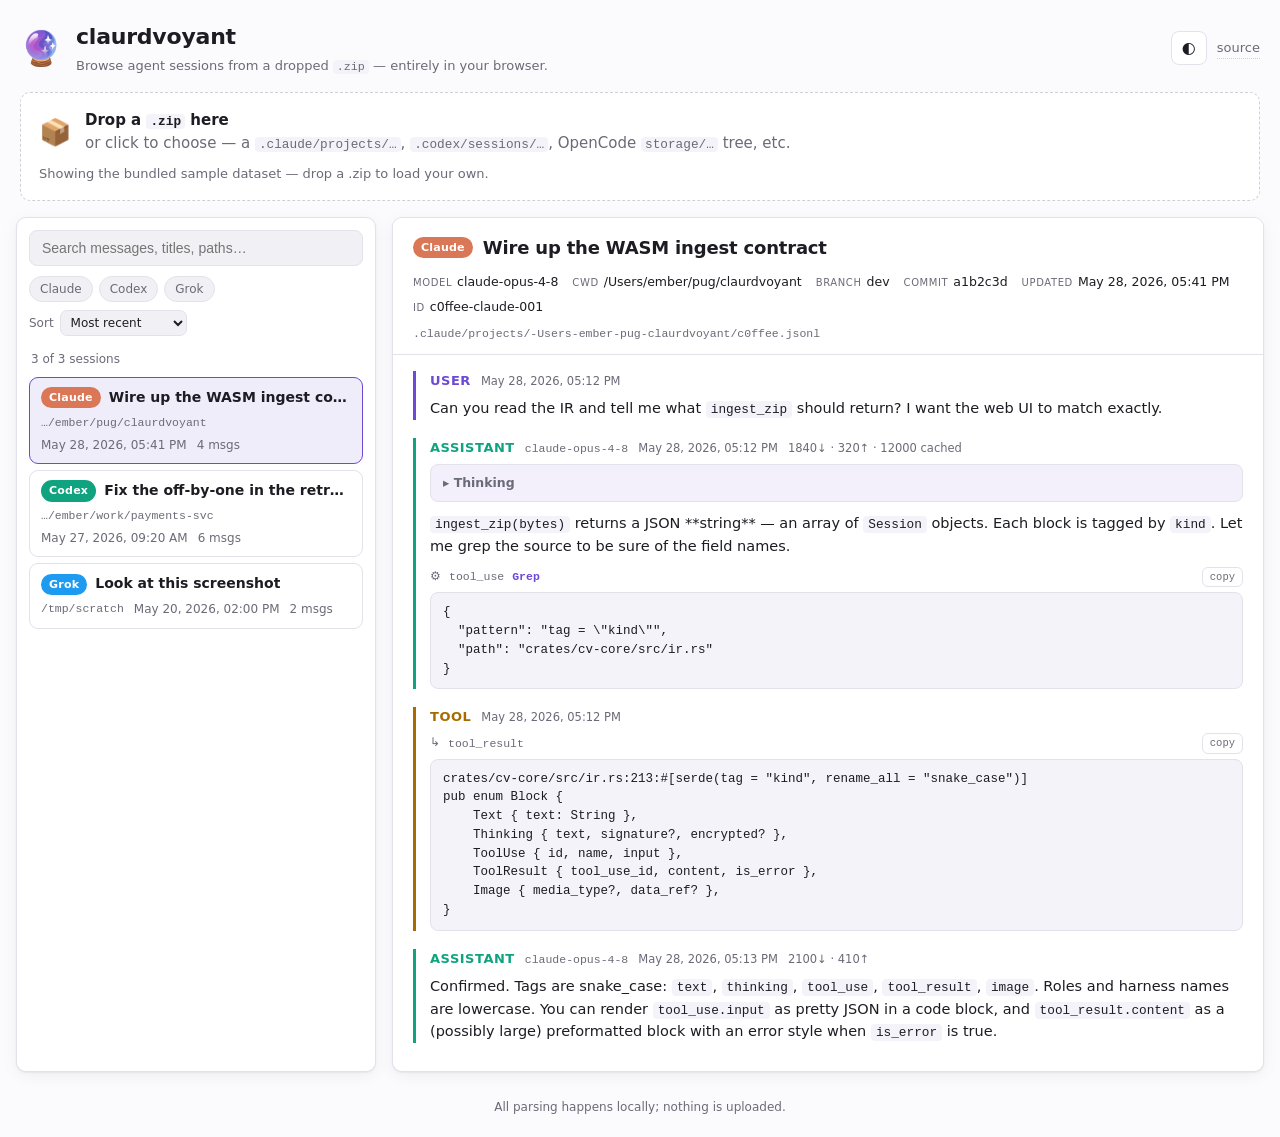
==== web/index.html @ 17bb708a "🔮 claurdvoyant v0.1.0 — see into, search, and port agent sessions across harnesses A Friday-night bu" ====
<!doctype html>
<html lang="en" data-theme="auto">
<head>
  <meta charset="utf-8" />
  <meta name="viewport" content="width=device-width, initial-scale=1" />
  <title>claurdvoyant — agent session viewer</title>
  <meta name="description" content="Drop a .zip of an agent harness directory and browse its sessions, fully client-side." />
  <link rel="stylesheet" href="./styles.css" />
  <link rel="icon" href="data:image/svg+xml,%3Csvg xmlns='http://www.w3.org/2000/svg' viewBox='0 0 100 100'%3E%3Ctext y='.9em' font-size='90'%3E%F0%9F%94%AE%3C/text%3E%3C/svg%3E" />
</head>
<body>
  <cv-app></cv-app>

  <!--
    The page works two ways:
      1) If the wasm module (./pkg/cv_web.js) is present, we use it to ingest .zip uploads.
      2) Otherwise we fall back to the bundled sample dataset so the UI is demoable immediately.
    All loading logic lives in main.js.
  -->
  <script type="module" src="./main.js"></script>
</body>
</html>
---- web/styles.css ----
/* claurdvoyant — lite, hand-written styles. No framework. Light + dark. */

:root {
  --bg: #fbfbfd;
  --bg-elev: #ffffff;
  --bg-sunk: #f1f1f5;
  --fg: #1c1c22;
  --fg-muted: #6b6b78;
  --border: #e2e2ea;
  --border-strong: #cfcfd9;
  --accent: #6d49d6;
  --accent-fg: #ffffff;
  --code-bg: #f4f3f9;
  --ok: #1f8a4c;
  --warn: #a96b00;
  --error: #c4341e;
  --error-bg: #fdecea;
  --thinking-bg: #f3effb;
  --shadow: 0 1px 2px rgba(20, 20, 40, 0.06), 0 4px 16px rgba(20, 20, 40, 0.05);
  --radius: 10px;
  --mono: ui-monospace, "SF Mono", "JetBrains Mono", "Fira Code", Menlo, Consolas, monospace;
  --sans: system-ui, -apple-system, "Segoe UI", Roboto, "Helvetica Neue", Arial, sans-serif;

  /* per-harness accent colors */
  --h-claude: #d97757;
  --h-codex: #10a37f;
  --h-grok: #1d9bf0;
  --h-opencode: #e0a93b;
  --h-gemini: #4285f4;
  --h-hermes: #9b59b6;
  --h-openclaw: #e0533d;
}

:root[data-theme="dark"] {
  --bg: #0f0f14;
  --bg-elev: #17171f;
  --bg-sunk: #1d1d27;
  --fg: #e8e8ef;
  --fg-muted: #9a9aab;
  --border: #2a2a36;
  --border-strong: #3a3a48;
  --accent: #9a78f0;
  --accent-fg: #14101f;
  --code-bg: #1a1a24;
  --ok: #4ed18a;
  --warn: #e0b15a;
  --error: #ef7b6a;
  --error-bg: #2c1715;
  --thinking-bg: #1c1830;
  --shadow: 0 1px 2px rgba(0, 0, 0, 0.4), 0 6px 24px rgba(0, 0, 0, 0.35);
}

@media (prefers-color-scheme: dark) {
  :root[data-theme="auto"] {
    --bg: #0f0f14;
    --bg-elev: #17171f;
    --bg-sunk: #1d1d27;
    --fg: #e8e8ef;
    --fg-muted: #9a9aab;
    --border: #2a2a36;
    --border-strong: #3a3a48;
    --accent: #9a78f0;
    --accent-fg: #14101f;
    --code-bg: #1a1a24;
    --ok: #4ed18a;
    --warn: #e0b15a;
    --error: #ef7b6a;
    --error-bg: #2c1715;
    --thinking-bg: #1c1830;
    --shadow: 0 1px 2px rgba(0, 0, 0, 0.4), 0 6px 24px rgba(0, 0, 0, 0.35);
  }
}

* { box-sizing: border-box; }

html, body { height: 100%; }

body {
  margin: 0;
  background: var(--bg);
  color: var(--fg);
  font-family: var(--sans);
  font-size: 15px;
  line-height: 1.55;
  -webkit-font-smoothing: antialiased;
}

.muted { color: var(--fg-muted); }

code, pre { font-family: var(--mono); }

button {
  font: inherit;
  cursor: pointer;
}

/* ---------- App shell ---------- */

cv-app {
  display: flex;
  flex-direction: column;
  min-height: 100vh;
  max-width: 1400px;
  margin: 0 auto;
  padding: 0 16px;
}

.app-header {
  display: flex;
  align-items: center;
  justify-content: space-between;
  gap: 16px;
  padding: 20px 4px 12px;
  flex-wrap: wrap;
}

.brand { display: flex; align-items: center; gap: 14px; }
.brand .logo { font-size: 34px; line-height: 1; filter: saturate(1.1); }
.brand h1 {
  margin: 0;
  font-size: 22px;
  letter-spacing: -0.01em;
  font-weight: 650;
}
.brand .tagline { margin: 2px 0 0; font-size: 13px; color: var(--fg-muted); }
.brand code { background: var(--code-bg); padding: 0 4px; border-radius: 4px; font-size: 0.9em; }

.header-actions { display: flex; align-items: center; gap: 10px; }
.theme-toggle {
  background: var(--bg-elev);
  border: 1px solid var(--border);
  border-radius: 8px;
  width: 36px; height: 34px;
  font-size: 16px;
  color: var(--fg);
}
.theme-toggle:hover { border-color: var(--border-strong); }
.repo-link {
  color: var(--fg-muted);
  text-decoration: none;
  font-size: 13px;
  border-bottom: 1px dotted var(--border-strong);
}
.repo-link:hover { color: var(--fg); }

/* ---------- Dropzone ---------- */

.dropzone {
  border: 1.5px dashed var(--border-strong);
  border-radius: var(--radius);
  background: var(--bg-elev);
  padding: 16px 18px;
  margin: 4px 4px 16px;
  transition: border-color 0.15s, background 0.15s;
  outline: none;
}
.dropzone:hover, .dropzone:focus-visible { border-color: var(--accent); }
.dropzone.drag {
  border-color: var(--accent);
  background: color-mix(in srgb, var(--accent) 8%, var(--bg-elev));
}
.dz-inner { display: flex; align-items: center; gap: 14px; }
.dz-glyph { font-size: 26px; }
.dz-text { display: flex; flex-direction: column; }
.dz-text strong { font-weight: 600; }
.dz-text code { background: var(--code-bg); padding: 0 4px; border-radius: 4px; font-size: 0.85em; }
.dz-status { font-size: 13px; margin-top: 8px; min-height: 1.2em; }
.dz-status.ok { color: var(--ok); }
.dz-status.warn { color: var(--warn); }
.dz-status.error { color: var(--error); }

/* ---------- Two-pane layout ---------- */

.layout {
  display: grid;
  grid-template-columns: minmax(280px, 360px) 1fr;
  gap: 16px;
  flex: 1;
  min-height: 0;
  padding-bottom: 12px;
}

.pane {
  background: var(--bg-elev);
  border: 1px solid var(--border);
  border-radius: var(--radius);
  box-shadow: var(--shadow);
  min-height: 0;
  overflow: auto;
}
.pane-list { padding: 12px; }
.pane-transcript { padding: 0; }

.back-btn {
  display: none;
  width: 100%;
  text-align: left;
  background: var(--bg-sunk);
  border: none;
  border-bottom: 1px solid var(--border);
  color: var(--accent);
  font-size: 13px;
  font-weight: 600;
  padding: 10px 16px;
  position: sticky;
  top: 0;
  z-index: 2;
}

/* ---------- Session list ---------- */

.list-controls { position: sticky; top: 0; background: var(--bg-elev); padding-bottom: 10px; z-index: 1; }
.search {
  width: 100%;
  padding: 9px 12px;
  border: 1px solid var(--border);
  border-radius: 8px;
  background: var(--bg-sunk);
  color: var(--fg);
  font-size: 14px;
}
.search:focus { outline: 2px solid color-mix(in srgb, var(--accent) 50%, transparent); border-color: var(--accent); }

.control-row { display: flex; align-items: center; justify-content: space-between; gap: 8px; margin-top: 10px; flex-wrap: wrap; }
.chips { display: flex; flex-wrap: wrap; gap: 6px; }
.chip {
  border: 1px solid var(--border);
  background: var(--bg-sunk);
  color: var(--fg-muted);
  border-radius: 999px;
  padding: 3px 10px;
  font-size: 12px;
}
.chip:hover { border-color: var(--border-strong); color: var(--fg); }
.chip.on { background: var(--accent); color: var(--accent-fg); border-color: var(--accent); }

.sort { display: flex; align-items: center; gap: 6px; font-size: 12px; }
.sort select {
  font: inherit; font-size: 12px;
  background: var(--bg-sunk);
  color: var(--fg);
  border: 1px solid var(--border);
  border-radius: 7px;
  padding: 4px 6px;
}

.list-count { font-size: 12px; margin: 4px 2px 8px; }

.session-rows { list-style: none; margin: 0; padding: 0; display: flex; flex-direction: column; gap: 6px; }
.session-row {
  border: 1px solid var(--border);
  border-radius: 9px;
  padding: 9px 11px;
  cursor: pointer;
  transition: border-color 0.12s, background 0.12s;
  outline: none;
}
.session-row:hover { border-color: var(--border-strong); background: var(--bg-sunk); }
.session-row:focus-visible { border-color: var(--accent); }
.session-row.selected {
  border-color: var(--accent);
  background: color-mix(in srgb, var(--accent) 10%, var(--bg-elev));
}
.row-top { display: flex; align-items: center; gap: 8px; }
.row-title { font-weight: 550; font-size: 14px; overflow: hidden; text-overflow: ellipsis; white-space: nowrap; }
.row-meta { display: flex; flex-wrap: wrap; gap: 4px 10px; font-size: 12px; margin-top: 5px; }
.row-cwd { font-family: var(--mono); font-size: 11.5px; overflow: hidden; text-overflow: ellipsis; white-space: nowrap; max-width: 100%; }
.empty { padding: 16px 4px; font-size: 13px; }

/* ---------- Harness badge ---------- */

.cv-badge {
  display: inline-flex;
  align-items: center;
  font-size: 11px;
  font-weight: 650;
  letter-spacing: 0.02em;
  padding: 2px 8px;
  border-radius: 999px;
  color: #fff;
  background: var(--fg-muted);
  text-transform: none;
  white-space: nowrap;
  flex: none;
}
.cv-badge[data-harness="claude"]   { background: var(--h-claude); }
.cv-badge[data-harness="codex"]    { background: var(--h-codex); }
.cv-badge[data-harness="grok"]     { background: var(--h-grok); }
.cv-badge[data-harness="opencode"] { background: var(--h-opencode); color: #2a2000; }
.cv-badge[data-harness="gemini"]   { background: var(--h-gemini); }
.cv-badge[data-harness="hermes"]   { background: var(--h-hermes); }
.cv-badge[data-harness="openclaw"] { background: var(--h-openclaw); }

/* ---------- Transcript ---------- */

.transcript-empty { padding: 48px 24px; text-align: center; }

.transcript-header {
  position: sticky; top: 0;
  background: var(--bg-elev);
  border-bottom: 1px solid var(--border);
  padding: 16px 20px 12px;
  z-index: 1;
}
.th-title { display: flex; align-items: center; gap: 10px; }
.th-title h2 { margin: 0; font-size: 18px; font-weight: 600; letter-spacing: -0.01em; }
.th-meta { display: flex; flex-wrap: wrap; gap: 6px 14px; margin-top: 10px; font-size: 12.5px; }
.kv { color: var(--fg); }
.kv .k { color: var(--fg-muted); margin-right: 5px; text-transform: uppercase; font-size: 10px; letter-spacing: 0.06em; }
.th-source { font-family: var(--mono); font-size: 11.5px; margin-top: 8px; word-break: break-all; }

.turns { padding: 16px 20px 28px; display: flex; flex-direction: column; gap: 18px; }

.turn { border-left: 3px solid var(--border-strong); padding-left: 14px; }
.turn-user { border-left-color: var(--accent); }
.turn-assistant { border-left-color: var(--h-codex); }
.turn-system { border-left-color: var(--fg-muted); }
.turn-tool { border-left-color: var(--warn); }

.turn-head { display: flex; align-items: baseline; gap: 10px; flex-wrap: wrap; margin-bottom: 6px; }
.turn-role { font-weight: 650; font-size: 13px; text-transform: uppercase; letter-spacing: 0.04em; }
.turn-user .turn-role { color: var(--accent); }
.turn-assistant .turn-role { color: var(--h-codex); }
.turn-tool .turn-role { color: var(--warn); }
.turn-model { font-size: 11.5px; color: var(--fg-muted); font-family: var(--mono); }
.turn-when, .turn-usage { font-size: 11.5px; }

.turn-body { display: flex; flex-direction: column; gap: 10px; }
.block { font-size: 14.5px; }
.block-text { white-space: normal; word-wrap: break-word; overflow-wrap: anywhere; }
.block-empty { font-size: 13px; }

.block-text code.inline, .thinking-body code.inline {
  background: var(--code-bg);
  padding: 1px 5px;
  border-radius: 4px;
  font-size: 0.88em;
}

pre {
  background: var(--code-bg);
  border: 1px solid var(--border);
  border-radius: 8px;
  padding: 10px 12px;
  margin: 0;
  overflow: auto;
  font-size: 12.5px;
  line-height: 1.5;
}
pre code { background: none; padding: 0; }
.code-fence[data-lang]::before {
  content: attr(data-lang);
  display: block;
  font-size: 10px;
  color: var(--fg-muted);
  text-transform: uppercase;
  letter-spacing: 0.06em;
  margin-bottom: 6px;
}

/* Thinking (collapsible) */
.thinking {
  background: var(--thinking-bg);
  border: 1px solid var(--border);
  border-radius: 8px;
  padding: 0;
}
.thinking > summary {
  cursor: pointer;
  padding: 8px 12px;
  font-size: 12.5px;
  font-weight: 600;
  color: var(--fg-muted);
  list-style: none;
  user-select: none;
}
.thinking > summary::before { content: "▸ "; }
.thinking[open] > summary::before { content: "▾ "; }
.thinking-body { padding: 0 12px 12px; font-size: 13.5px; color: var(--fg); opacity: 0.9; white-space: normal; overflow-wrap: anywhere; }

/* Tool blocks */
.block-label {
  display: flex; align-items: center; gap: 8px;
  font-size: 11.5px; font-family: var(--mono); color: var(--fg-muted);
  margin-bottom: 5px;
}
.tool-glyph { font-size: 12px; }
.tool-name { color: var(--accent); font-weight: 600; }
.tool-result.is-error .block-label { color: var(--error); }
.tool-result.is-error pre { background: var(--error-bg); border-color: color-mix(in srgb, var(--error) 40%, var(--border)); }
.copy-btn {
  margin-left: auto;
  background: transparent;
  border: 1px solid var(--border);
  color: var(--fg-muted);
  border-radius: 6px;
  padding: 1px 7px;
  font-size: 10.5px;
  font-family: var(--mono);
}
.copy-btn:hover { color: var(--fg); border-color: var(--border-strong); }

/* Image placeholder */
.image-placeholder {
  display: flex; align-items: center; gap: 12px;
  border: 1px dashed var(--border-strong);
  border-radius: 8px;
  padding: 12px 14px;
  background: var(--bg-sunk);
}
.image-glyph { font-size: 24px; }
.image-type { font-size: 12px; font-family: var(--mono); }
.image-ref { font-size: 11px; font-family: var(--mono); }

/* ---------- Footer ---------- */

.app-footer { padding: 14px 4px 22px; font-size: 12px; text-align: center; }

/* ---------- Responsive ---------- */

@media (max-width: 820px) {
  .layout { grid-template-columns: 1fr; }
  cv-app { padding: 0 10px; }
  /* On narrow screens, when a transcript is shown, hide the list to focus. */
  cv-app.show-transcript .pane-list { display: none; }
  cv-app .pane-transcript { display: none; }
  cv-app.show-transcript .pane-transcript { display: block; }
  cv-app:not(.show-transcript) .pane-transcript { display: none; }
  .back-btn { display: block; }
}

@media (min-width: 821px) {
  .layout { height: calc(100vh - 220px); min-height: 420px; }
}
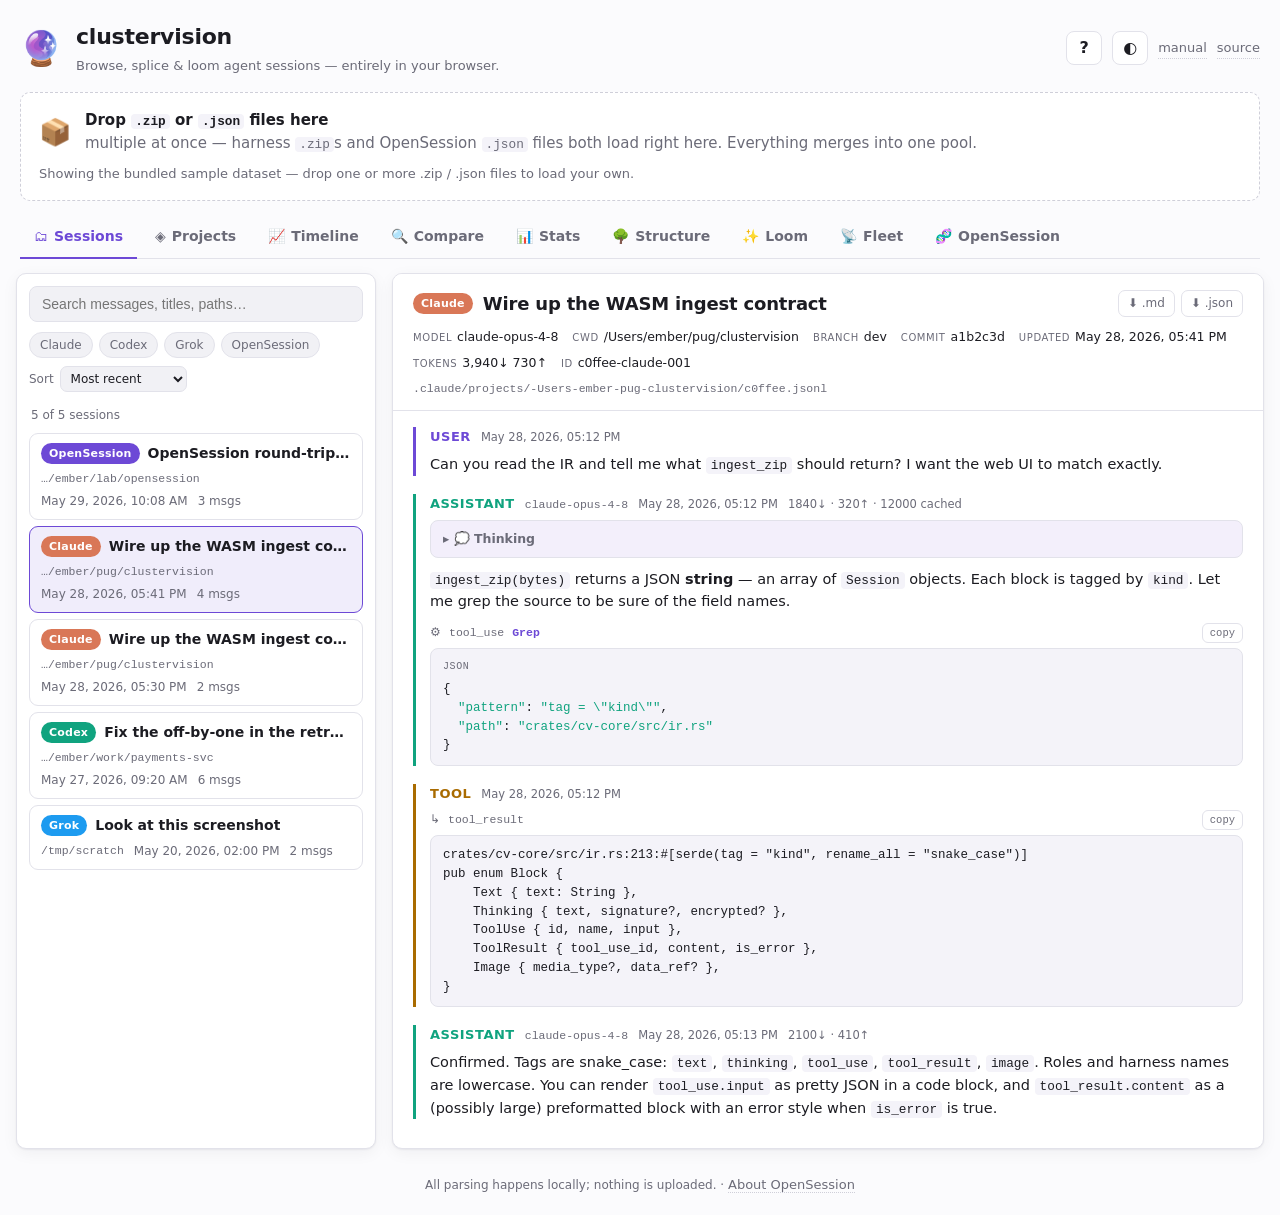
==== commit 63076d52: "chore: rename claurdvoyant -> ClusterVision (binary stays `cv`) The old name was Claude wordplay: tr" ====
--- a/web/index.html
+++ b/web/index.html
@@ -3,7 +3,7 @@
 <head>
   <meta charset="utf-8" />
   <meta name="viewport" content="width=device-width, initial-scale=1" />
-  <title>claurdvoyant — agent session viewer</title>
+  <title>clustervision — agent session viewer</title>
   <meta name="description" content="Drop a .zip of an agent harness directory and browse its sessions, fully client-side." />
   <link rel="stylesheet" href="./styles.css" />
   <link rel="icon" href="data:image/svg+xml,%3Csvg xmlns='http://www.w3.org/2000/svg' viewBox='0 0 100 100'%3E%3Ctext y='.9em' font-size='90'%3E%F0%9F%94%AE%3C/text%3E%3C/svg%3E" />
--- a/web/styles.css
+++ b/web/styles.css
@@ -1,4 +1,4 @@
-/* claurdvoyant — lite, hand-written styles. No framework. Light + dark. */
+/* clustervision — lite, hand-written styles. No framework. Light + dark. */
 
 :root {
   --bg: #fbfbfd;
@@ -29,6 +29,7 @@
   --h-gemini: #4285f4;
   --h-hermes: #9b59b6;
   --h-openclaw: #e0533d;
+  --h-opensession: #6d49d6;
 }
 
 :root[data-theme="dark"] {
@@ -73,6 +74,10 @@
 
 * { box-sizing: border-box; }
 
+/* The `hidden` attribute must always hide — author `display:flex/grid/block` on a class otherwise
+   wins over the UA `[hidden]{display:none}` rule, so toggling `.hidden` silently does nothing. */
+[hidden] { display: none !important; }
+
 html, body { height: 100%; }
 
 body {
@@ -126,7 +131,7 @@
 .brand code { background: var(--code-bg); padding: 0 4px; border-radius: 4px; font-size: 0.9em; }
 
 .header-actions { display: flex; align-items: center; gap: 10px; }
-.theme-toggle {
+.icon-btn, .theme-toggle {
   background: var(--bg-elev);
   border: 1px solid var(--border);
   border-radius: 8px;
@@ -134,7 +139,8 @@
   font-size: 16px;
   color: var(--fg);
 }
-.theme-toggle:hover { border-color: var(--border-strong); }
+.icon-btn:hover, .theme-toggle:hover { border-color: var(--border-strong); color: var(--fg); }
+.help-btn { font-weight: 700; }
 .repo-link {
   color: var(--fg-muted);
   text-decoration: none;
@@ -254,6 +260,9 @@
   cursor: pointer;
   transition: border-color 0.12s, background 0.12s;
   outline: none;
+  /* Skip layout/paint for off-screen rows so a 2000+ session list stays smooth. */
+  content-visibility: auto;
+  contain-intrinsic-size: auto 58px;
 }
 .session-row:hover { border-color: var(--border-strong); background: var(--bg-sunk); }
 .session-row:focus-visible { border-color: var(--accent); }
@@ -290,6 +299,7 @@
 .cv-badge[data-harness="gemini"]   { background: var(--h-gemini); }
 .cv-badge[data-harness="hermes"]   { background: var(--h-hermes); }
 .cv-badge[data-harness="openclaw"] { background: var(--h-openclaw); }
+.cv-badge[data-harness="opensession"] { background: var(--h-opensession); }
 
 /* ---------- Transcript ---------- */
 
@@ -311,7 +321,13 @@
 
 .turns { padding: 16px 20px 28px; display: flex; flex-direction: column; gap: 18px; }
 
-.turn { border-left: 3px solid var(--border-strong); padding-left: 14px; }
+.turn {
+  border-left: 3px solid var(--border-strong); padding-left: 14px;
+  /* Native virtualization: skip layout/paint for off-screen turns; the browser remembers each
+     turn's measured height (so tall messages no longer break scrolling). */
+  content-visibility: auto;
+  contain-intrinsic-size: auto 120px;
+}
 .turn-user { border-left-color: var(--accent); }
 .turn-assistant { border-left-color: var(--h-codex); }
 .turn-system { border-left-color: var(--fg-muted); }
@@ -357,6 +373,97 @@
   letter-spacing: 0.06em;
   margin-bottom: 6px;
 }
+
+/* Rendered Markdown prose inside text blocks */
+.md > :first-child { margin-top: 0; }
+.md > :last-child { margin-bottom: 0; }
+.md p { margin: 0 0 10px; }
+.md p:last-child { margin-bottom: 0; }
+.md .md-h { margin: 14px 0 8px; font-weight: 650; line-height: 1.25; letter-spacing: -0.01em; }
+.md h1.md-h { font-size: 1.3em; }
+.md h2.md-h { font-size: 1.18em; }
+.md h3.md-h { font-size: 1.08em; }
+.md h4.md-h, .md h5.md-h, .md h6.md-h { font-size: 1em; color: var(--fg-muted); text-transform: uppercase; letter-spacing: 0.03em; }
+.md .md-list { margin: 6px 0 10px; padding-left: 22px; display: flex; flex-direction: column; gap: 3px; }
+.md .md-list li { margin: 0; }
+.md ul.md-list { list-style: disc; }
+.md ol.md-list { list-style: decimal; }
+.md .md-quote {
+  margin: 8px 0; padding: 2px 0 2px 12px;
+  border-left: 3px solid var(--border-strong); color: var(--fg-muted);
+}
+.md .md-quote > :last-child { margin-bottom: 0; }
+.md .md-hr { border: none; border-top: 1px solid var(--border); margin: 14px 0; }
+.md a { color: var(--accent); text-decoration: none; border-bottom: 1px solid color-mix(in srgb, var(--accent) 35%, transparent); }
+.md a:hover { border-bottom-color: var(--accent); }
+.md strong { font-weight: 650; }
+.md del { opacity: 0.7; }
+
+/* Tiny code highlighter tokens (used in fenced + tool JSON blocks) */
+.hl-kw  { color: var(--accent); font-weight: 600; }
+.hl-str { color: var(--h-codex); }
+.hl-num { color: var(--h-grok); }
+.hl-com { color: var(--fg-muted); font-style: italic; }
+:root[data-theme="dark"] .hl-str { color: #6fd39a; }
+@media (prefers-color-scheme: dark) { :root[data-theme="auto"] .hl-str { color: #6fd39a; } }
+
+.tool-out { max-height: 420px; }
+
+/* ---------- Sub-agent tree (Claude Task sub-agents, nested in the transcript) ---------- */
+.sub-panel {
+  margin: 4px 20px 10px; border-radius: 11px; overflow: hidden;
+  border: 1px solid color-mix(in srgb, var(--accent) 28%, var(--border));
+  background: color-mix(in srgb, var(--accent) 5%, var(--bg-elev));
+}
+.sub-panel-head {
+  display: flex; align-items: center; gap: 7px; width: 100%;
+  padding: 9px 13px; background: none; border: 0; color: var(--fg);
+  font: inherit; font-size: 13px; cursor: pointer; text-align: left;
+}
+.sub-panel-head:hover { background: color-mix(in srgb, var(--accent) 9%, transparent); }
+.sub-fork { color: var(--accent); font-size: 14px; text-shadow: 0 0 8px color-mix(in srgb, var(--accent) 60%, transparent); }
+.sub-caret { margin-left: auto; color: var(--fg-muted); font-size: 11px; }
+.sub-list { display: flex; flex-direction: column; gap: 2px; padding: 2px 6px 8px; }
+.sub-row-head { display: flex; align-items: center; gap: 9px; padding: 7px 9px; border-radius: 8px; cursor: pointer; }
+.sub-row-head:hover { background: var(--bg-sunk); }
+.sub-dot {
+  width: 8px; height: 8px; border-radius: 50%; flex: none; margin-left: 4px;
+  background: var(--accent); box-shadow: 0 0 7px -1px var(--accent);
+}
+.sub-row-title { font-weight: 550; font-size: 13px; font-family: var(--mono); overflow: hidden; text-overflow: ellipsis; white-space: nowrap; }
+.sub-row.open .sub-row-title { font-family: var(--sans); color: var(--accent); }
+.sub-row-meta { margin-left: auto; flex: none; font-size: 11px; white-space: nowrap; }
+.sub-row-caret { flex: none; color: var(--fg-muted); font-size: 11px; }
+.sub-row-body {
+  margin: 0 0 8px 18px; border-left: 2px solid color-mix(in srgb, var(--accent) 40%, var(--border));
+}
+.sub-row-body cv-transcript { display: block; }
+.sub-row-body .turns { padding: 8px 14px 14px; gap: 12px; }
+.sub-loading { padding: 12px 14px; font-size: 12.5px; }
+
+/* ---------- Events panel (what the session DID — edits/commands/errors) ---------- */
+.ev-list { padding: 2px 10px 10px; }
+.ev-row {
+  display: flex; align-items: baseline; gap: 8px; flex-wrap: wrap;
+  padding: 4px 6px; border-radius: 6px; font-size: 12.5px;
+}
+.ev-row:hover { background: var(--bg-sunk); }
+.ev-glyph { flex: none; width: 16px; text-align: center; color: var(--fg-muted); }
+.ev-error .ev-glyph { color: var(--err, #d65a5a); }
+.ev-file_edit .ev-glyph { color: var(--accent); }
+.ev-kind { flex: none; font-size: 11px; color: var(--fg-muted); width: 62px; }
+.ev-tool { flex: none; font-size: 11px; }
+.ev-target { font-family: var(--mono); overflow: hidden; text-overflow: ellipsis; white-space: nowrap; max-width: 100%; }
+.ev-when { margin-left: auto; flex: none; font-size: 11px; white-space: nowrap; }
+.ev-detail { flex-basis: 100%; padding-left: 24px; font-size: 11.5px; overflow: hidden; text-overflow: ellipsis; white-space: nowrap; }
+
+/* ---------- Paged transcript: "load more" footer ---------- */
+.load-more {
+  display: flex; align-items: center; gap: 12px;
+  margin: 4px 20px 18px; padding: 10px 14px;
+  border: 1px dashed var(--border); border-radius: 11px;
+}
+.load-more-note { font-size: 12px; }
 
 /* Thinking (collapsible) */
 .thinking {
@@ -416,19 +523,719 @@
 
 .app-footer { padding: 14px 4px 22px; font-size: 12px; text-align: center; }
 
+/* ---------- Source chips (dropzone) ---------- */
+.dz-sources { display: flex; flex-wrap: wrap; gap: 6px; margin-left: auto; }
+.src-chip {
+  font-size: 11.5px; font-family: var(--mono);
+  background: var(--bg-sunk); border: 1px solid var(--border);
+  border-radius: 999px; padding: 2px 9px; color: var(--fg-muted);
+  max-width: 220px; overflow: hidden; text-overflow: ellipsis; white-space: nowrap;
+}
+.src-chip b { color: var(--accent); }
+
+/* ---------- View tabs ---------- */
+.view-tabs {
+  display: flex; gap: 4px; flex-wrap: wrap;
+  margin: 0 4px 14px; padding-bottom: 0;
+  border-bottom: 1px solid var(--border);
+}
+.view-tab {
+  display: inline-flex; align-items: center; gap: 6px;
+  background: transparent; border: none;
+  border-bottom: 2px solid transparent;
+  color: var(--fg-muted); font-size: 14px; font-weight: 550;
+  padding: 9px 14px; margin-bottom: -1px;
+  border-radius: 8px 8px 0 0;
+}
+.view-tab:hover { color: var(--fg); background: var(--bg-sunk); }
+.view-tab.on { color: var(--accent); border-bottom-color: var(--accent); }
+.view-tab .vt-glyph { font-size: 14px; }
+
+.view-host { flex: 1; min-height: 0; display: flex; flex-direction: column; }
+.view-empty { padding: 48px 24px; text-align: center; }
+.view-head { display: flex; align-items: baseline; gap: 12px; flex-wrap: wrap; margin: 0 4px 14px; }
+.view-head h2 { margin: 0; font-size: 19px; font-weight: 650; letter-spacing: -0.01em; }
+
+/* Shared small buttons */
+.mini-btn {
+  background: var(--bg-elev); border: 1px solid var(--border);
+  color: var(--fg-muted); border-radius: 7px; padding: 3px 9px;
+  font-size: 12px;
+}
+.mini-btn:hover:not(:disabled) { color: var(--fg); border-color: var(--border-strong); }
+.mini-btn:disabled { opacity: 0.4; cursor: default; }
+.btn-accent {
+  background: var(--accent); color: var(--accent-fg);
+  border: 1px solid var(--accent); border-radius: 7px;
+  padding: 4px 11px; font-size: 12.5px; font-weight: 600;
+}
+.btn-accent:hover:not(:disabled) { filter: brightness(1.06); }
+.btn-accent:disabled { opacity: 0.45; cursor: default; }
+
+/* ---------- Transcript: header actions, file blocks, tool extras ---------- */
+.th-actions { display: flex; gap: 6px; margin-left: auto; }
+.pick-btn {
+  margin-left: auto; background: var(--accent); color: var(--accent-fg);
+  border: none; border-radius: 6px; padding: 2px 8px; font-size: 11px; font-weight: 650;
+}
+.pick-btn:hover { filter: brightness(1.08); }
+
+.tool-summary {
+  cursor: pointer; padding: 8px 10px; font-size: 12px; font-family: var(--mono);
+  color: var(--fg-muted); list-style: none; user-select: none;
+  background: var(--bg-sunk); border-radius: 8px;
+}
+.tool-summary::before { content: "▸ "; }
+details[open] > .tool-summary::before { content: "▾ "; }
+details.tool-use > .tool-summary, details.tool-result > .tool-summary { border: 1px solid var(--border); }
+details.tool-use[open], details.tool-result[open] { display: flex; flex-direction: column; gap: 8px; }
+.tool-status {
+  font-size: 10.5px; font-family: var(--mono); text-transform: uppercase;
+  letter-spacing: 0.04em; padding: 1px 6px; border-radius: 4px;
+  background: color-mix(in srgb, var(--ok) 18%, var(--bg-sunk)); color: var(--ok);
+}
+.tool-details { margin-top: 4px; }
+.tool-details > summary { cursor: pointer; font-size: 11px; }
+.opaque-blob { font-family: var(--mono); font-size: 12px; opacity: 0.7; }
+.thinking-body .sig { margin-top: 6px; font-size: 10.5px; font-family: var(--mono); }
+.unknown-block { font-family: var(--mono); font-size: 12.5px; }
+.unknown-block summary { cursor: pointer; }
+
+.file-card {
+  display: flex; align-items: center; gap: 12px;
+  border: 1px solid var(--border); border-radius: 8px;
+  padding: 10px 12px; background: var(--bg-sunk);
+}
+.file-glyph { font-size: 22px; }
+.file-path { font-family: var(--mono); font-size: 12.5px; word-break: break-all; }
+.file-type { font-size: 11px; font-family: var(--mono); }
+
+/* ---------- Timeline ---------- */
+/* ----- Timeline: stat strip ----- */
+.tl-stats { display: flex; gap: 10px; flex-wrap: wrap; margin: 0 4px 16px; }
+.tl-stat {
+  flex: 1 1 120px; min-width: 110px;
+  padding: 12px 14px; border-radius: var(--radius);
+  background: linear-gradient(160deg, color-mix(in srgb, var(--accent) 8%, var(--bg-elev)), var(--bg-elev));
+  border: 1px solid var(--border);
+}
+.tl-stat-n { font-size: 22px; font-weight: 700; letter-spacing: -0.02em; line-height: 1.1; }
+.tl-stat-l { font-size: 11px; text-transform: uppercase; letter-spacing: 0.06em; margin-top: 3px; }
+
+/* ----- Timeline: activity heatmap (the constellation) ----- */
+.hm-scroll {
+  margin: 0 4px 12px; padding: 14px 16px 12px; overflow-x: auto; overflow-y: hidden;
+  border-radius: var(--radius); border: 1px solid var(--border);
+  background:
+    radial-gradient(120% 140% at 100% 0%, color-mix(in srgb, var(--accent) 10%, transparent), transparent 60%),
+    var(--bg-elev);
+}
+.hm-grid { --hm-cell: 13px; display: grid; gap: 3px; width: max-content; align-items: center; }
+.hm-months { gap: 3px; font-size: 10.5px; color: var(--fg-muted); margin-bottom: 2px; }
+.hm-month { white-space: nowrap; align-self: end; }
+.hm-weekday { grid-column: 1; font-size: 10px; color: var(--fg-muted); padding-right: 6px; justify-self: end; }
+.hm-cell {
+  width: var(--hm-cell); height: var(--hm-cell); border-radius: 3px;
+  background: var(--bg-sunk); transition: transform 0.08s ease;
+}
+.hm-cell[data-count]:not([data-count="0"]) { cursor: pointer; }
+.hm-cell[data-level="1"] { background: color-mix(in srgb, var(--accent) 24%, var(--bg-sunk)); }
+.hm-cell[data-level="2"] { background: color-mix(in srgb, var(--accent) 46%, var(--bg-sunk)); }
+.hm-cell[data-level="3"] {
+  background: color-mix(in srgb, var(--accent) 70%, var(--bg-sunk));
+  box-shadow: 0 0 5px -1px color-mix(in srgb, var(--accent) 60%, transparent);
+}
+.hm-cell[data-level="4"] {
+  background: var(--accent);
+  box-shadow: 0 0 9px 0 color-mix(in srgb, var(--accent) 75%, transparent);
+}
+.hm-cell:hover { transform: scale(1.35); }
+.hm-cell:focus-visible { outline: 2px solid var(--fg); outline-offset: 1px; }
+.hm-empty { background: transparent; }
+
+/* ----- Timeline: harness legend ----- */
+.tl-legend { display: flex; gap: 14px; flex-wrap: wrap; margin: 0 6px 18px; font-size: 12px; }
+.tl-legend-item { display: inline-flex; align-items: center; gap: 6px; }
+.tl-legend-dot { width: 9px; height: 9px; border-radius: 50%; box-shadow: 0 0 5px -1px currentColor; }
+
+/* ----- Timeline: day feed ----- */
+.tl-feed { padding: 0 4px 24px; }
+/* content-visibility lets the browser skip layout/paint for off-screen day groups (cheap virtual
+   scroll over thousands of sessions); contain-intrinsic-size keeps the scrollbar honest. */
+.tl-day { margin-bottom: 18px; content-visibility: auto; contain-intrinsic-size: auto 220px; }
+.tl-day-label {
+  position: sticky; top: 0; z-index: 1;
+  display: inline-flex; align-items: center; gap: 8px;
+  font-size: 12px; font-weight: 650; letter-spacing: 0.03em; text-transform: uppercase;
+  color: var(--fg-muted);
+  padding: 5px 12px 5px 22px; margin-bottom: 10px;
+  background: linear-gradient(90deg, color-mix(in srgb, var(--accent) 14%, var(--bg-elev)), transparent);
+  border-radius: 999px;
+}
+/* The constellation rail: a glowing amethyst spine the day's session-dots hang off. */
+.tl-items {
+  display: flex; flex-direction: column; gap: 3px; padding-left: 16px; margin-left: 9px;
+  border-left: 2px solid transparent;
+  background: linear-gradient(var(--accent), color-mix(in srgb, var(--accent) 25%, transparent)) left/2px 100% no-repeat;
+  box-shadow: -1px 0 8px -3px color-mix(in srgb, var(--accent) 50%, transparent);
+}
+.tl-node {
+  display: flex; align-items: center; gap: 11px;
+  padding: 8px 12px; border-radius: 9px; cursor: pointer;
+  border: 1px solid transparent; outline: none; position: relative;
+  transition: background 0.12s, border-color 0.12s, transform 0.1s;
+}
+.tl-node:hover {
+  background: linear-gradient(90deg, color-mix(in srgb, var(--c, var(--accent)) 10%, var(--bg-sunk)), var(--bg-sunk));
+  border-color: color-mix(in srgb, var(--c, var(--accent)) 35%, var(--border));
+  transform: translateX(2px);
+}
+.tl-node:focus-visible { border-color: var(--accent); }
+/* Glowing harness-colored node on the rail (--c set inline per harness). */
+.tl-dot {
+  width: 11px; height: 11px; border-radius: 50%; flex: none; margin-left: -23px;
+  background: var(--c, var(--fg-muted));
+  box-shadow: 0 0 0 3px var(--bg), 0 0 8px 0 var(--c, transparent);
+}
+.tl-node:hover .tl-dot { box-shadow: 0 0 0 3px var(--bg), 0 0 12px 1px var(--c, transparent); }
+.tl-time { font-size: 11.5px; font-family: var(--mono); width: 48px; flex: none; }
+.tl-title { font-weight: 550; font-size: 14px; overflow: hidden; text-overflow: ellipsis; white-space: nowrap; }
+.tl-meta { font-size: 11.5px; margin-left: auto; white-space: nowrap; }
+@keyframes tl-flash {
+  0% { background: color-mix(in srgb, var(--accent) 28%, transparent); }
+  100% { background: transparent; }
+}
+.tl-day.tl-flash .tl-items { animation: tl-flash 1.2s ease-out; border-radius: 8px; }
+
+/* ---------- Session picker (replaces native <select> for sessions) ---------- */
+cv-session-picker { position: relative; display: inline-flex; min-width: 0; }
+.sp-trigger {
+  display: inline-flex; align-items: center; gap: 8px; max-width: 100%;
+  padding: 7px 11px; border-radius: 9px; cursor: pointer;
+  background: var(--bg-elev); border: 1px solid var(--border-strong); color: var(--fg);
+  font: inherit; font-size: 13px; text-align: left; transition: border-color 0.12s, box-shadow 0.12s;
+}
+.sp-trigger:hover { border-color: var(--accent); }
+.sp-trigger[aria-expanded="true"] { border-color: var(--accent); box-shadow: 0 0 0 3px color-mix(in srgb, var(--accent) 22%, transparent); }
+.sp-trigger-title { overflow: hidden; text-overflow: ellipsis; white-space: nowrap; font-weight: 550; }
+.sp-caret { margin-left: auto; color: var(--fg-muted); font-size: 10px; flex: none; }
+
+.sp-pop {
+  position: absolute; top: calc(100% + 6px); left: 0; z-index: 50;
+  width: min(440px, 88vw); max-width: 88vw;
+  background: var(--bg-elev); border: 1px solid var(--border-strong);
+  border-radius: 12px; box-shadow: var(--shadow); overflow: hidden;
+  display: flex; flex-direction: column;
+  animation: sp-in 0.12s ease-out;
+}
+@keyframes sp-in { from { opacity: 0; transform: translateY(-4px); } to { opacity: 1; transform: none; } }
+.sp-search {
+  margin: 0; border: 0; border-bottom: 1px solid var(--border); border-radius: 0;
+  padding: 11px 14px; font: inherit; font-size: 14px; background: transparent; color: var(--fg); outline: none;
+}
+.sp-list { max-height: min(50vh, 420px); overflow-y: auto; padding: 6px; }
+.sp-empty-row { padding: 18px 14px; text-align: center; font-size: 13px; }
+.sp-more { padding: 9px 12px; text-align: center; font-size: 11.5px; border-top: 1px dashed var(--border); }
+.sp-entry {
+  display: flex; align-items: center; gap: 10px; padding: 8px 10px; border-radius: 8px; cursor: pointer;
+  content-visibility: auto; contain-intrinsic-size: auto 46px;
+}
+.sp-entry.sp-active { background: color-mix(in srgb, var(--accent) 16%, var(--bg-elev)); }
+.sp-entry.sp-current { box-shadow: inset 3px 0 0 var(--accent); }
+.sp-entry-main { display: flex; flex-direction: column; gap: 1px; min-width: 0; }
+.sp-entry-title { font-weight: 550; font-size: 13px; overflow: hidden; text-overflow: ellipsis; white-space: nowrap; }
+.sp-entry-meta { font-size: 11px; overflow: hidden; text-overflow: ellipsis; white-space: nowrap; }
+
+/* ---------- Projects view ---------- */
+/* Responsive grid: compact cards tile when there's width, collapse to one column when narrow.
+   align-items:start so an expanded card grows down without stretching its row-mates. */
+/* "Touched" lookup — which sessions touched a file (cvd's event catalog). */
+.touched-box {
+  display: flex; align-items: center; gap: 10px; flex-wrap: wrap;
+  margin: 0 4px 14px;
+}
+.touched-input {
+  flex: 1 1 260px; min-width: 200px;
+  padding: 8px 12px;
+  border: 1px solid var(--border); border-radius: 8px;
+  background: var(--bg-sunk); color: var(--fg); font-size: 13px;
+}
+.touched-input:focus { outline: 2px solid color-mix(in srgb, var(--accent) 50%, transparent); border-color: var(--accent); }
+.touched-edits { display: flex; align-items: center; gap: 5px; font-size: 12px; white-space: nowrap; }
+.touched-results { flex-basis: 100%; display: flex; flex-direction: column; gap: 2px; }
+.touched-row {
+  display: flex; align-items: baseline; gap: 9px;
+  padding: 6px 9px; border-radius: 8px; font-size: 13px;
+}
+.touched-row.in-pool { cursor: pointer; }
+.touched-row.in-pool:hover { background: var(--bg-sunk); }
+.touched-title { overflow: hidden; text-overflow: ellipsis; white-space: nowrap; }
+.touched-meta { margin-left: auto; flex: none; font-size: 11.5px; white-space: nowrap; }
+
+.proj-list {
+  display: grid; grid-template-columns: repeat(auto-fill, minmax(360px, 1fr));
+  gap: 12px; align-items: start; padding: 0 4px 24px;
+}
+.proj {
+  border: 1px solid var(--border); border-radius: 12px; overflow: hidden;
+  background: linear-gradient(160deg, color-mix(in srgb, var(--accent) 5%, var(--bg-elev)), var(--bg-elev));
+  content-visibility: auto; contain-intrinsic-size: auto 130px;
+  transition: border-color 0.14s, box-shadow 0.14s;
+}
+.proj:hover { border-color: color-mix(in srgb, var(--accent) 45%, var(--border)); box-shadow: 0 0 0 1px color-mix(in srgb, var(--accent) 12%, transparent); }
+.proj-head {
+  display: flex; align-items: center; gap: 10px; width: 100%;
+  padding: 13px 16px 4px; background: none; border: 0; cursor: pointer; color: var(--fg);
+  font: inherit; text-align: left;
+}
+.proj-caret { color: var(--fg-muted); font-size: 11px; width: 12px; flex: none; }
+.proj-mark { color: var(--accent); font-size: 14px; flex: none; text-shadow: 0 0 8px color-mix(in srgb, var(--accent) 60%, transparent); }
+.proj-name { font-weight: 650; font-size: 15.5px; letter-spacing: -0.01em; overflow: hidden; text-overflow: ellipsis; white-space: nowrap; }
+.proj-count {
+  margin-left: auto; flex: none; font-size: 12px; font-weight: 650;
+  padding: 2px 9px; border-radius: 20px;
+  background: color-mix(in srgb, var(--accent) 16%, transparent); color: var(--accent);
+}
+.proj-when { flex: none; font-size: 11.5px; }
+.proj-bar { display: flex; height: 6px; margin: 6px 16px; border-radius: 3px; overflow: hidden; gap: 1px; }
+.proj-seg { min-width: 2px; }
+.proj-chips { display: flex; flex-wrap: wrap; gap: 10px 14px; align-items: center; padding: 4px 16px 14px; font-size: 12px; }
+.proj-chip { display: inline-flex; align-items: center; gap: 5px; }
+.proj-chip-dot { width: 8px; height: 8px; border-radius: 50%; box-shadow: 0 0 5px -1px currentColor; }
+.proj-path { margin-left: auto; font-family: var(--mono); font-size: 11px; }
+.proj-sessions { display: flex; flex-direction: column; gap: 2px; padding: 4px 10px 12px; border-top: 1px solid var(--border); }
+.proj-row {
+  display: flex; align-items: center; gap: 10px; padding: 7px 10px; border-radius: 8px; cursor: pointer;
+  content-visibility: auto; contain-intrinsic-size: auto 38px;
+}
+.proj-row:hover { background: var(--bg-sunk); }
+.proj-row:focus-visible { outline: 2px solid var(--accent); outline-offset: -2px; }
+.proj-row-title { font-weight: 550; font-size: 13.5px; overflow: hidden; text-overflow: ellipsis; white-space: nowrap; }
+.proj-row-meta { margin-left: auto; flex: none; font-size: 11.5px; white-space: nowrap; }
+
+/* ---------- Stats ---------- */
+.stat-grid {
+  display: grid; grid-template-columns: repeat(auto-fit, minmax(130px, 1fr));
+  gap: 10px; margin: 0 4px 20px;
+}
+.stat-card {
+  background: linear-gradient(160deg, color-mix(in srgb, var(--accent) 7%, var(--bg-elev)), var(--bg-elev));
+  border: 1px solid var(--border);
+  border-radius: var(--radius); padding: 14px 16px;
+  transition: transform 0.12s ease, border-color 0.12s, box-shadow 0.12s;
+}
+.stat-card:hover {
+  transform: translateY(-2px);
+  border-color: color-mix(in srgb, var(--accent) 40%, var(--border));
+  box-shadow: 0 4px 18px -6px color-mix(in srgb, var(--accent) 40%, transparent);
+}
+.stat-num { font-size: 26px; font-weight: 700; letter-spacing: -0.02em; }
+.stat-card:hover .stat-num { color: var(--accent); }
+.stat-label { font-size: 11px; margin-top: 2px; text-transform: uppercase; letter-spacing: 0.05em; }
+.stat-note { margin: -8px 6px 18px; font-size: 12px; }
+.stat-cols { display: grid; grid-template-columns: repeat(auto-fit, minmax(280px, 1fr)); gap: 14px; margin: 0 4px 18px; }
+.stat-block {
+  background: var(--bg-elev); border: 1px solid var(--border);
+  border-radius: var(--radius); padding: 14px 16px; margin: 0 4px 14px;
+}
+.stat-cols .stat-block { margin: 0; }
+.stat-block h3 { margin: 0 0 12px; font-size: 13px; font-weight: 650; color: var(--fg-muted); text-transform: uppercase; letter-spacing: 0.04em; }
+.bars { display: flex; flex-direction: column; gap: 8px; }
+.bar-row { display: grid; grid-template-columns: 100px 1fr 40px; align-items: center; gap: 8px; }
+.bar-label { font-size: 12.5px; overflow: hidden; text-overflow: ellipsis; white-space: nowrap; }
+.bar-track { height: 12px; background: var(--bg-sunk); border-radius: 6px; overflow: hidden; }
+.bar-fill {
+  display: block; height: 100%; border-radius: 6px; min-width: 2px; transition: width 0.3s;
+  box-shadow: 0 0 8px -2px color-mix(in srgb, var(--accent) 55%, transparent);
+}
+.bar-val { font-size: 12px; text-align: right; font-variant-numeric: tabular-nums; }
+.cwd-list { list-style: none; margin: 0; padding: 0; display: flex; flex-direction: column; gap: 6px; }
+.cwd-list li { display: flex; justify-content: space-between; gap: 10px; font-size: 12.5px; }
+.cwd-path { font-family: var(--mono); overflow: hidden; text-overflow: ellipsis; white-space: nowrap; }
+.cwd-count { font-variant-numeric: tabular-nums; }
+.spark { width: 100%; height: 80px; display: block; }
+
+/* ---------- Compare ---------- */
+.cmp-pickers { display: flex; align-items: center; gap: 10px; margin: 0 4px 14px; flex-wrap: wrap; }
+.cmp-pick { display: flex; align-items: center; gap: 6px; font-size: 12px; font-weight: 650; color: var(--fg-muted); }
+.cmp-pick select {
+  font: inherit; font-size: 13px; max-width: 260px;
+  background: var(--bg-sunk); color: var(--fg);
+  border: 1px solid var(--border); border-radius: 7px; padding: 5px 8px;
+}
+.cmp-grid { margin: 0 4px; }
+.cmp-heads, .cmp-row { display: grid; grid-template-columns: 1fr 28px 1fr; gap: 0; }
+.cmp-heads { position: sticky; top: 0; z-index: 1; background: var(--bg); padding: 8px 0; margin-bottom: 6px; border-bottom: 1px solid var(--border); }
+.cmp-col-head { display: flex; align-items: center; gap: 8px; padding: 0 10px; }
+.cmp-col-title { font-weight: 650; font-size: 14px; overflow: hidden; text-overflow: ellipsis; white-space: nowrap; }
+.cmp-row {
+  align-items: stretch;
+  /* Virtualize: a comparison of two big sessions can be thousands of rows. */
+  content-visibility: auto; contain-intrinsic-size: auto 96px;
+}
+.cmp-cell { padding: 6px; min-width: 0; }
+.cmp-gutter { display: flex; align-items: center; justify-content: center; color: var(--fg-muted); font-family: var(--mono); }
+.cmp-msg { border: 1px solid var(--border); border-radius: 8px; padding: 8px 10px; background: var(--bg-elev); height: 100%; }
+.cmp-msg-head { display: flex; gap: 8px; align-items: baseline; font-size: 11px; margin-bottom: 5px; }
+.cmp-text { font-size: 13.5px; white-space: pre-wrap; overflow-wrap: anywhere; }
+.cmp-think, .cmp-tool { font-size: 12.5px; margin-top: 4px; overflow-wrap: anywhere; }
+.cmp-absent { padding: 8px; font-style: italic; }
+.cmp-row.cmp-same .cmp-cell .cmp-msg { opacity: 0.72; }
+.cmp-row.cmp-diff .cmp-cell { background: color-mix(in srgb, var(--warn) 8%, transparent); }
+.cmp-row.cmp-diff .cmp-msg { border-color: color-mix(in srgb, var(--warn) 45%, var(--border)); }
+.cmp-row.cmp-only-a .cmp-cell:first-child, .cmp-row.cmp-only-b .cmp-cell:last-child { background: color-mix(in srgb, var(--accent) 8%, transparent); }
+
+/* ---------- Loom ---------- */
+.loom-grid {
+  display: grid; grid-template-columns: 1fr 0.9fr 1fr; gap: 12px;
+  min-height: 0; flex: 1; padding: 0 4px 16px;
+}
+.loom-source, .loom-lane, .loom-preview {
+  background: var(--bg-elev); border: 1px solid var(--border);
+  border-radius: var(--radius); box-shadow: var(--shadow);
+  display: flex; flex-direction: column; min-height: 0; overflow: hidden;
+}
+.loom-pane-head {
+  display: flex; align-items: center; gap: 10px; justify-content: space-between;
+  padding: 10px 12px; border-bottom: 1px solid var(--border); background: var(--bg-sunk);
+  font-size: 13px;
+}
+.loom-pane-head select {
+  font: inherit; font-size: 12px; max-width: 180px;
+  background: var(--bg-elev); color: var(--fg);
+  border: 1px solid var(--border); border-radius: 7px; padding: 4px 6px;
+}
+.loom-source-body, .loom-preview-body { overflow: auto; min-height: 0; flex: 1; }
+.loom-source-body .transcript-header, .loom-preview-body .transcript-header { padding: 12px 14px 8px; }
+.loom-source-body .turns, .loom-preview-body .turns { padding: 12px 14px 20px; gap: 12px; }
+
+.loom-lane { min-height: 0; }
+.loom-title-row { padding: 10px 12px 0; }
+.loom-title {
+  width: 100%; padding: 7px 10px; font-size: 13px;
+  background: var(--bg-sunk); color: var(--fg);
+  border: 1px solid var(--border); border-radius: 7px;
+}
+.lane-list { list-style: none; margin: 0; padding: 10px 12px; display: flex; flex-direction: column; gap: 7px; overflow: auto; flex: 1; min-height: 0; }
+.lane-empty { padding: 24px 8px; text-align: center; font-size: 13px; }
+.lane-item {
+  display: grid; grid-template-columns: 16px 1fr auto; align-items: center; gap: 8px;
+  border: 1px solid var(--border); border-left: 3px solid var(--border-strong);
+  border-radius: 8px; padding: 7px 9px; background: var(--bg-elev);
+}
+.lane-item.dragging { opacity: 0.4; }
+.lane-item.drop-target { border-color: var(--accent); box-shadow: 0 0 0 2px color-mix(in srgb, var(--accent) 30%, transparent); }
+.lane-role-user { border-left-color: var(--accent); }
+.lane-role-assistant { border-left-color: var(--h-codex); }
+.lane-role-system { border-left-color: var(--fg-muted); }
+.lane-role-tool { border-left-color: var(--warn); }
+.lane-grip { cursor: grab; color: var(--fg-muted); font-size: 12px; user-select: none; }
+.lane-body { min-width: 0; }
+.lane-head { display: flex; align-items: center; gap: 7px; }
+.lane-head .turn-role { font-size: 11px; }
+.lane-from { font-size: 11px; max-width: 120px; overflow: hidden; text-overflow: ellipsis; white-space: nowrap; }
+.lane-preview { font-size: 12px; margin-top: 3px; overflow: hidden; text-overflow: ellipsis; white-space: nowrap; }
+.lane-ctrls { display: flex; gap: 2px; }
+.lane-btn { background: transparent; border: 1px solid transparent; border-radius: 5px; color: var(--fg-muted); padding: 2px 5px; font-size: 11px; }
+.lane-btn:hover:not(:disabled) { color: var(--fg); border-color: var(--border); background: var(--bg-sunk); }
+.lane-btn:disabled { opacity: 0.3; cursor: default; }
+.lane-rm:hover { color: var(--error); }
+.loom-actions { display: flex; gap: 8px; align-items: center; padding: 10px 12px; border-top: 1px solid var(--border); flex-wrap: wrap; }
+.loom-preview-body .transcript-empty { padding: 32px 16px; }
+
+/* ---------- Loom: generation + branches ---------- */
+.loom-settings-btn { margin-left: auto; }
+
+.loom-settings {
+  background: var(--bg-elev); border: 1px solid var(--border);
+  border-radius: var(--radius); box-shadow: var(--shadow);
+  padding: 12px 14px; margin: 0 4px 12px;
+  display: flex; flex-direction: column; gap: 10px;
+}
+.ls-row { display: flex; align-items: center; gap: 8px; flex-wrap: wrap; }
+.ls-label { font-size: 12px; font-weight: 650; color: var(--fg-muted); width: 120px; flex: none; }
+.ls-key, .ls-model {
+  flex: 1; min-width: 180px; padding: 6px 9px; font-size: 13px;
+  background: var(--bg-sunk); color: var(--fg);
+  border: 1px solid var(--border); border-radius: 7px; font-family: var(--mono);
+}
+.ls-model-preset {
+  font: inherit; font-size: 12.5px;
+  background: var(--bg-sunk); color: var(--fg);
+  border: 1px solid var(--border); border-radius: 7px; padding: 6px 7px;
+}
+.ls-note { font-size: 11.5px; margin: 0; }
+.ls-note code { background: var(--code-bg); padding: 0 4px; border-radius: 4px; }
+
+/* branch tree */
+.branch-tree {
+  margin: 0 4px 10px; padding-bottom: 8px; border-bottom: 1px solid var(--border);
+}
+.branch-tree-head { display: flex; align-items: center; justify-content: space-between; margin-bottom: 6px; }
+.branch-bar-label { font-size: 11px; text-transform: uppercase; letter-spacing: 0.05em; }
+.branch-rows { display: flex; flex-direction: column; gap: 2px; max-height: 168px; overflow: auto; }
+.branch-node {
+  display: flex; align-items: center; gap: 7px;
+  border: 1px solid transparent; border-radius: 7px;
+  padding: 3px 8px; font-size: 12.5px; color: var(--fg-muted);
+  cursor: pointer; outline: none;
+}
+.branch-node:hover { background: var(--bg-sunk); color: var(--fg); }
+.branch-node:focus-visible { border-color: var(--accent); }
+.branch-node.on { background: color-mix(in srgb, var(--accent) 13%, var(--bg-elev)); border-color: var(--accent); color: var(--fg); }
+.bt-guide { font-family: var(--mono); color: var(--border-strong); white-space: pre; user-select: none; line-height: 1; }
+.bt-rail { display: inline-block; width: 1ch; }
+.bt-dot { width: 8px; height: 8px; border-radius: 50%; background: var(--border-strong); flex: none; }
+.branch-node.on .bt-dot { background: var(--accent); box-shadow: 0 0 0 3px color-mix(in srgb, var(--accent) 22%, transparent); }
+.bt-fork { font-size: 10.5px; font-family: var(--mono); }
+.branch-name { font-weight: 600; overflow: hidden; text-overflow: ellipsis; white-space: nowrap; max-width: 180px; }
+.branch-count {
+  font-variant-numeric: tabular-nums; font-size: 11px; margin-left: auto;
+  background: var(--bg-sunk); border-radius: 999px; padding: 0 7px; flex: none;
+}
+.branch-x { color: var(--fg-muted); font-size: 10px; padding: 0 3px; border-radius: 4px; flex: none; }
+.branch-x:hover { color: var(--error); background: var(--error-bg); }
+.branch-add { border-radius: 999px; }
+
+/* generate bar */
+.loom-gen {
+  display: flex; align-items: center; gap: 8px; flex-wrap: wrap;
+  padding: 10px 12px; border-top: 1px solid var(--border); background: var(--bg-sunk);
+}
+.btn-gen {
+  background: linear-gradient(135deg, var(--accent), color-mix(in srgb, var(--accent) 60%, var(--h-grok)));
+  color: var(--accent-fg); border: none; border-radius: 8px;
+  padding: 6px 14px; font-size: 13px; font-weight: 650;
+}
+.btn-gen:hover:not(:disabled) { filter: brightness(1.07); }
+.btn-gen:disabled { opacity: 0.5; cursor: default; filter: grayscale(0.3); }
+.gen-model { font-family: var(--mono); font-size: 11px; }
+.gen-needkey {
+  background: transparent; border: 1px dashed var(--warn); color: var(--warn);
+  border-radius: 7px; padding: 3px 9px; font-size: 11.5px; font-weight: 600;
+}
+.gen-error {
+  flex-basis: 100%; font-size: 12px; color: var(--error);
+  background: var(--error-bg); border: 1px solid color-mix(in srgb, var(--error) 35%, var(--border));
+  border-radius: 7px; padding: 6px 9px;
+}
+.lane-gen { border-left-color: var(--h-grok); background: color-mix(in srgb, var(--h-grok) 6%, var(--bg-elev)); }
+.lane-genbadge { font-size: 11px; }
+
+/* ---------- Fleet dashboard ---------- */
+.fleet-toolbar {
+  display: flex; align-items: center; gap: 10px; flex-wrap: wrap;
+  margin: 0 4px 14px; padding: 10px 12px;
+  background: var(--bg-elev); border: 1px solid var(--border);
+  border-radius: var(--radius); box-shadow: var(--shadow);
+}
+.fleet-dot { width: 10px; height: 10px; border-radius: 50%; flex: none; background: var(--fg-muted); }
+.fleet-dot-ok { background: var(--ok); box-shadow: 0 0 0 3px color-mix(in srgb, var(--ok) 25%, transparent); }
+.fleet-dot-error { background: var(--error); box-shadow: 0 0 0 3px color-mix(in srgb, var(--error) 25%, transparent); }
+.fleet-dot-static { background: var(--h-grok); }
+.fleet-field { display: flex; align-items: center; gap: 6px; font-size: 12px; }
+.fleet-base {
+  width: 220px; padding: 5px 9px; font-size: 12.5px; font-family: var(--mono);
+  background: var(--bg-sunk); color: var(--fg);
+  border: 1px solid var(--border); border-radius: 7px;
+}
+.fleet-channel {
+  font: inherit; font-size: 12.5px;
+  background: var(--bg-sunk); color: var(--fg);
+  border: 1px solid var(--border); border-radius: 7px; padding: 5px 7px;
+}
+.fleet-stamp { font-size: 11.5px; }
+.fleet-ver { font-family: var(--mono); font-size: 11px; }
+
+.fleet-offline {
+  text-align: center; max-width: 620px; margin: 24px auto;
+  background: var(--bg-elev); border: 1px solid var(--border);
+  border-radius: var(--radius); box-shadow: var(--shadow); padding: 28px 24px;
+}
+.fo-glyph { font-size: 42px; }
+.fleet-offline h3 { margin: 8px 0 6px; font-size: 18px; }
+.fleet-offline p { font-size: 13.5px; margin: 8px 0; }
+.fleet-offline pre { text-align: left; max-width: 360px; margin: 10px auto; }
+.fleet-offline code { background: var(--code-bg); padding: 0 4px; border-radius: 4px; }
+.fo-static {
+  margin-top: 18px; padding-top: 14px; border-top: 1px solid var(--border);
+  display: flex; flex-direction: column; gap: 8px; align-items: center; font-size: 12.5px;
+}
+
+.fleet-grid {
+  display: grid; grid-template-columns: 1fr 1fr; gap: 12px;
+  margin: 0 4px 16px; align-items: start;
+}
+.fleet-card {
+  background: var(--bg-elev); border: 1px solid var(--border);
+  border-radius: var(--radius); box-shadow: var(--shadow); padding: 14px 16px;
+  min-height: 0;
+}
+.fleet-card h3 {
+  margin: 0 0 12px; font-size: 13px; font-weight: 650; color: var(--fg-muted);
+  text-transform: uppercase; letter-spacing: 0.04em;
+}
+.fleet-board, .fleet-sessions { grid-column: 1 / -1; }
+.fleet-empty { font-size: 13px; padding: 8px 2px; }
+
+/* active agents */
+.who-strip { display: flex; flex-wrap: wrap; gap: 7px; }
+.who-chip {
+  display: inline-flex; align-items: center; gap: 6px;
+  background: var(--bg-sunk); border: 1px solid var(--border);
+  border-radius: 999px; padding: 4px 11px; font-size: 12.5px; font-weight: 600;
+  border-left: 3px solid var(--fg-muted);
+}
+.who-chip[data-harness="claude"] { border-left-color: var(--h-claude); }
+.who-chip[data-harness="codex"] { border-left-color: var(--h-codex); }
+.who-chip[data-harness="grok"] { border-left-color: var(--h-grok); }
+.who-chip[data-harness="opencode"] { border-left-color: var(--h-opencode); }
+.who-chip[data-harness="gemini"] { border-left-color: var(--h-gemini); }
+.who-chip[data-harness="hermes"] { border-left-color: var(--h-hermes); }
+.who-chip[data-harness="openclaw"] { border-left-color: var(--h-openclaw); }
+.who-chip.mini { padding: 1px 8px; font-size: 11.5px; font-weight: 600; }
+.who-pulse {
+  width: 7px; height: 7px; border-radius: 50%; background: var(--ok); flex: none;
+  box-shadow: 0 0 0 0 color-mix(in srgb, var(--ok) 70%, transparent);
+  animation: who-pulse 2s infinite;
+}
+@keyframes who-pulse {
+  0% { box-shadow: 0 0 0 0 color-mix(in srgb, var(--ok) 60%, transparent); }
+  70% { box-shadow: 0 0 0 6px transparent; }
+  100% { box-shadow: 0 0 0 0 transparent; }
+}
+
+/* claims table */
+.claims-table { width: 100%; border-collapse: collapse; font-size: 13px; }
+.claims-table th {
+  text-align: left; font-size: 10.5px; text-transform: uppercase; letter-spacing: 0.05em;
+  color: var(--fg-muted); padding: 4px 8px; border-bottom: 1px solid var(--border);
+}
+.claims-table td { padding: 6px 8px; border-bottom: 1px solid var(--border); vertical-align: middle; }
+.claim-key { font-family: var(--mono); font-size: 12px; max-width: 220px; overflow: hidden; text-overflow: ellipsis; white-space: nowrap; }
+.claim-exp { font-variant-numeric: tabular-nums; white-space: nowrap; }
+.claims-table tr.claim-soon .claim-exp { color: var(--warn); }
+.claims-table tr.claim-stale { opacity: 0.55; }
+.claims-table tr.claim-stale .claim-exp { color: var(--error); }
+
+/* board feed */
+.board-feed, .fleet-session-feed { list-style: none; margin: 0; padding: 0; display: flex; flex-direction: column; gap: 8px; max-height: 360px; overflow: auto; }
+.board-msg {
+  border: 1px solid var(--border); border-left: 3px solid var(--border-strong);
+  border-radius: 8px; padding: 7px 10px; background: var(--bg-sunk);
+}
+.board-kind-status { border-left-color: var(--h-codex); }
+.board-kind-event { border-left-color: var(--accent); }
+.board-kind-request { border-left-color: var(--warn); }
+.board-kind-reply { border-left-color: var(--h-grok); }
+.board-kind-presence { border-left-color: var(--fg-muted); opacity: 0.8; }
+.board-kind-claim { border-left-color: var(--h-opencode); }
+.bm-head { display: flex; align-items: baseline; gap: 8px; flex-wrap: wrap; }
+.bm-from { font-weight: 650; font-size: 12.5px; border-bottom: 2px solid transparent; }
+.bm-from[data-harness="claude"] { border-bottom-color: var(--h-claude); }
+.bm-from[data-harness="codex"] { border-bottom-color: var(--h-codex); }
+.bm-from[data-harness="grok"] { border-bottom-color: var(--h-grok); }
+.bm-from[data-harness="gemini"] { border-bottom-color: var(--h-gemini); }
+.bm-from[data-harness="hermes"] { border-bottom-color: var(--h-hermes); }
+.bm-kind {
+  font-size: 10px; font-family: var(--mono); text-transform: uppercase; letter-spacing: 0.04em;
+  color: var(--fg-muted); background: var(--bg-elev); border: 1px solid var(--border);
+  border-radius: 4px; padding: 0 5px;
+}
+.bm-when { font-size: 11px; margin-left: auto; }
+.bm-body { font-size: 13px; margin-top: 4px; overflow-wrap: anywhere; white-space: pre-wrap; }
+.bm-tags { display: flex; flex-wrap: wrap; gap: 4px; margin-top: 5px; }
+.board-tag { font-size: 10.5px; font-family: var(--mono); color: var(--fg-muted); background: var(--bg-elev); border: 1px solid var(--border); border-radius: 4px; padding: 0 5px; }
+
+/* recent sessions */
+.fleet-session { display: flex; align-items: flex-start; gap: 10px; padding: 7px 8px; border-radius: 8px; border: 1px solid var(--border); background: var(--bg-sunk); }
+.fs-body { min-width: 0; }
+.fs-title { font-weight: 550; font-size: 13.5px; overflow: hidden; text-overflow: ellipsis; white-space: nowrap; }
+.fs-meta { display: flex; flex-wrap: wrap; gap: 4px 12px; font-size: 11.5px; margin-top: 3px; }
+.fs-cwd { font-family: var(--mono); }
+
+/* ---------- OpenSession page ---------- */
+.os-page { max-width: 820px; margin: 0 auto; padding: 0 4px 40px; }
+.os-hero { text-align: center; padding: 16px 0 24px; }
+.os-emoji { font-size: 48px; }
+.os-hero h2 { margin: 8px 0 4px; font-size: 30px; font-weight: 700; letter-spacing: -0.02em; }
+.os-sub { color: var(--fg-muted); font-size: 14px; margin: 0; }
+.os-intro p, .os-section p { font-size: 14.5px; }
+.os-section { margin: 26px 0; }
+.os-section h3 { font-size: 16px; font-weight: 650; margin: 0 0 12px; }
+.os-principles { padding-left: 20px; display: flex; flex-direction: column; gap: 10px; }
+.os-principles li { font-size: 14px; }
+.os-schema { font-size: 12px; line-height: 1.55; max-height: none; }
+.os-table { width: 100%; border-collapse: collapse; font-size: 13.5px; }
+.os-table th, .os-table td { text-align: left; padding: 7px 10px; border-bottom: 1px solid var(--border); vertical-align: top; }
+.os-table th { font-size: 11px; text-transform: uppercase; letter-spacing: 0.05em; color: var(--fg-muted); }
+.os-table code { background: var(--code-bg); padding: 1px 6px; border-radius: 4px; }
+.os-list { padding-left: 20px; display: flex; flex-direction: column; gap: 8px; font-size: 14px; }
+.os-list code, .os-intro code, .os-section code { background: var(--code-bg); padding: 0 4px; border-radius: 4px; font-size: 0.9em; }
+.os-foot { text-align: center; margin-top: 30px; font-size: 13px; }
+
+/* ---------- Help overlay ---------- */
+.help-overlay {
+  position: fixed; inset: 0; z-index: 50;
+  display: flex; align-items: center; justify-content: center;
+  background: color-mix(in srgb, var(--fg) 28%, transparent);
+  backdrop-filter: blur(2px); padding: 20px;
+  animation: help-fade 0.12s ease-out;
+}
+@keyframes help-fade { from { opacity: 0; } to { opacity: 1; } }
+.help-card {
+  background: var(--bg-elev); border: 1px solid var(--border);
+  border-radius: var(--radius); box-shadow: var(--shadow);
+  width: min(440px, 100%); padding: 18px 20px;
+}
+.help-head { display: flex; align-items: center; justify-content: space-between; margin-bottom: 12px; }
+.help-head h2 { margin: 0; font-size: 17px; font-weight: 650; }
+.help-table { width: 100%; border-collapse: collapse; font-size: 13.5px; }
+.help-table td { padding: 6px 4px; border-bottom: 1px solid var(--border); vertical-align: middle; }
+.help-table tr:last-child td { border-bottom: none; }
+.help-key { white-space: nowrap; width: 42%; }
+.help-table kbd {
+  font-family: var(--mono); font-size: 11.5px;
+  background: var(--bg-sunk); border: 1px solid var(--border-strong);
+  border-bottom-width: 2px; border-radius: 5px; padding: 1px 6px; color: var(--fg);
+}
+.help-foot { margin: 14px 0 0; font-size: 11.5px; }
+
 /* ---------- Responsive ---------- */
+
+@media (max-width: 980px) {
+  .loom-grid { grid-template-columns: 1fr; }
+  .loom-source-body, .loom-preview-body { max-height: 360px; }
+}
 
 @media (max-width: 820px) {
   .layout { grid-template-columns: 1fr; }
   cv-app { padding: 0 10px; }
   /* On narrow screens, when a transcript is shown, hide the list to focus. */
-  cv-app.show-transcript .pane-list { display: none; }
-  cv-app .pane-transcript { display: none; }
-  cv-app.show-transcript .pane-transcript { display: block; }
-  cv-app:not(.show-transcript) .pane-transcript { display: none; }
+  .layout.show-transcript .pane-list { display: none; }
+  .layout .pane-transcript { display: none; }
+  .layout.show-transcript .pane-transcript { display: block; }
+  .layout:not(.show-transcript) .pane-transcript { display: none; }
   .back-btn { display: block; }
+  .cmp-heads, .cmp-row { grid-template-columns: 1fr; }
+  .cmp-gutter { display: none; }
+  .cmp-row .cmp-cell:first-child { border-bottom: 1px dashed var(--border); }
+  .dz-sources { margin-left: 0; width: 100%; }
+  .fleet-grid { grid-template-columns: 1fr; }
+  .fleet-base { width: 100%; }
 }
 
 @media (min-width: 821px) {
-  .layout { height: calc(100vh - 220px); min-height: 420px; }
-}
+  .layout { height: calc(100vh - 280px); min-height: 420px; }
+  .loom-grid { height: calc(100vh - 300px); min-height: 460px; }
+}
+
+/* Respect users who prefer reduced motion: keep the static glows, drop the animation/transition. */
+@media (prefers-reduced-motion: reduce) {
+  *, *::before, *::after {
+    animation-duration: 0.001ms !important;
+    animation-iteration-count: 1 !important;
+    transition-duration: 0.001ms !important;
+    scroll-behavior: auto !important;
+  }
+}
